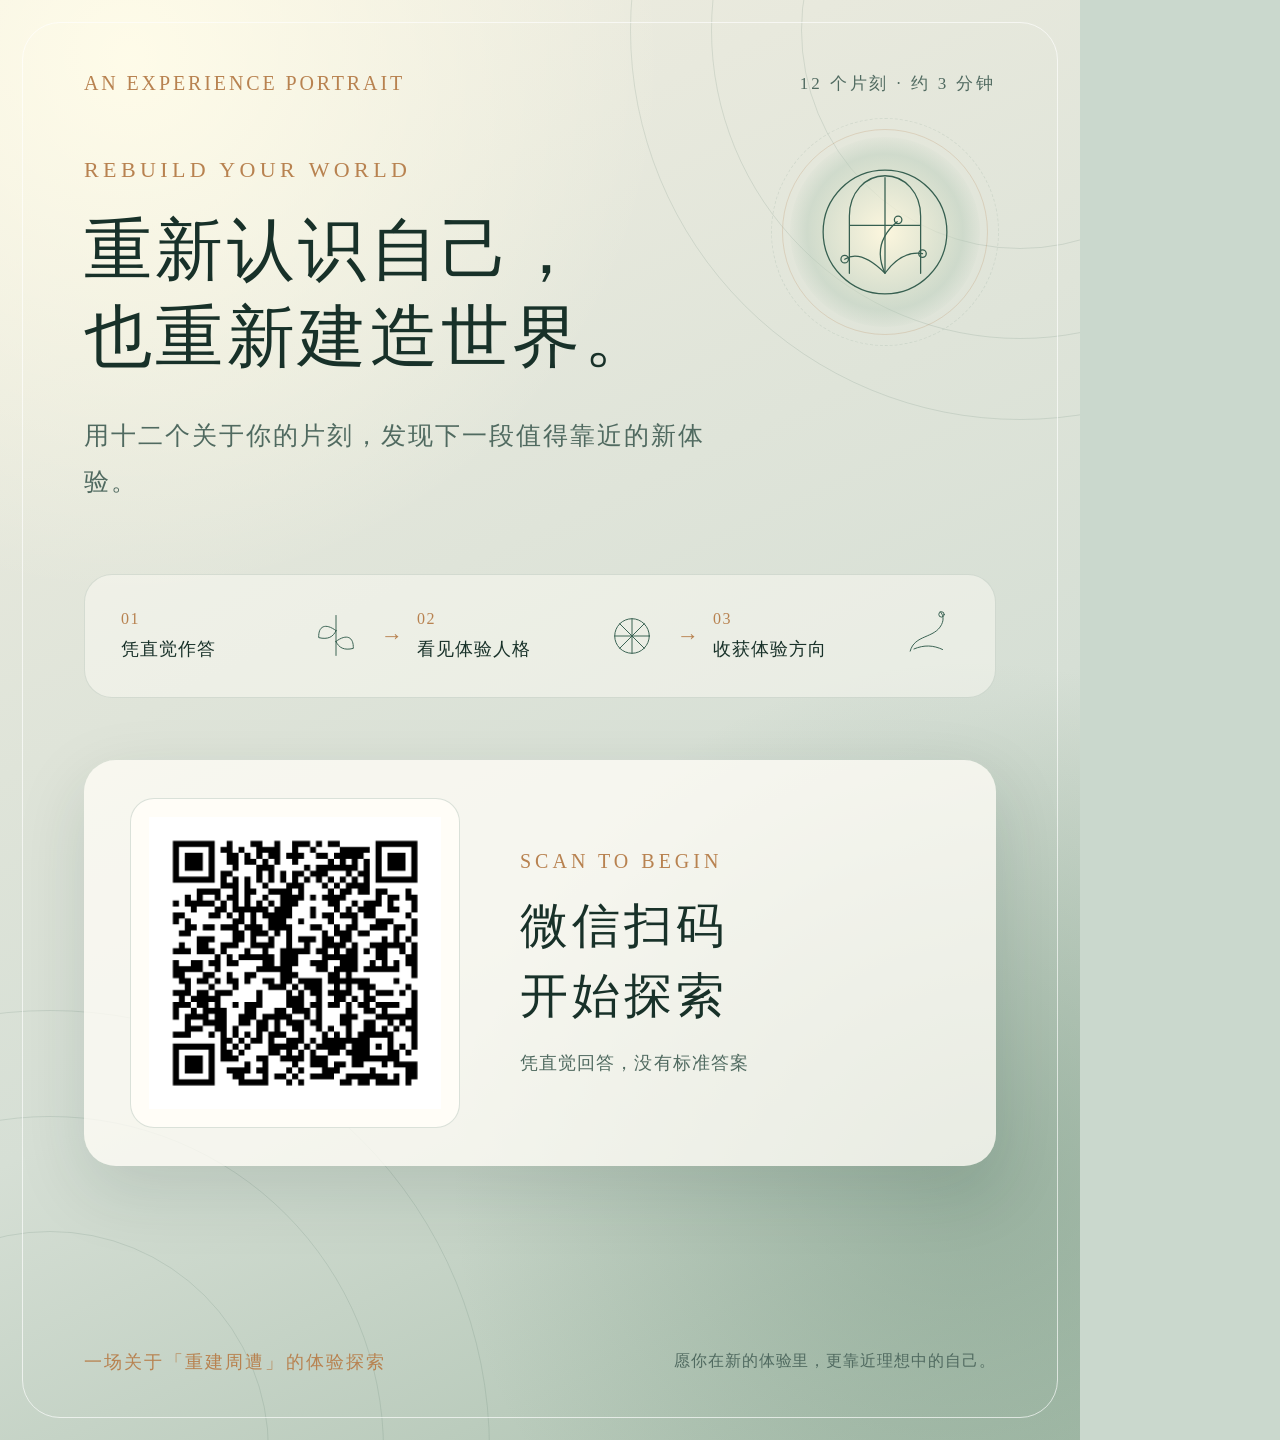
==== share-poster.html @ 98df7fc6 "Add QR share poster" ====
<!doctype html>
<html lang="zh-CN">
  <head>
    <meta charset="UTF-8" />
    <meta name="viewport" content="width=device-width, initial-scale=1.0" />
    <title>重建周遭｜分享海报</title>
    <link rel="stylesheet" href="./share-poster.css" />
  </head>
  <body>
    <main class="poster">
      <div class="rings rings-top" aria-hidden="true"></div>
      <div class="rings rings-bottom" aria-hidden="true"></div>

      <header class="poster-header">
        <p>AN EXPERIENCE PORTRAIT</p>
        <span>12 个片刻 · 约 3 分钟</span>
      </header>

      <section class="poster-title">
        <div class="window-mark" aria-hidden="true">
          <svg viewBox="0 0 160 160">
            <circle cx="80" cy="80" r="66"/>
            <path d="M42 124V63c0-25 17-43 38-43s38 18 38 43v61M80 22v102M42 73h76"/>
            <path d="M80 124c-10-22-5-40 13-55M80 124c13-18 26-23 40-21M80 124c-18-18-32-22-43-15"/>
            <circle cx="94" cy="67" r="4"/><circle cx="120" cy="103" r="4"/><circle cx="37" cy="109" r="4"/>
          </svg>
        </div>
        <p class="kicker">REBUILD YOUR WORLD</p>
        <h1>重新认识自己，<br />也重新建造世界。</h1>
        <p class="intro">用十二个关于你的片刻，发现下一段值得靠近的新体验。</p>
      </section>

      <section class="journey" aria-label="测试流程">
        <article>
          <span>01</span>
          <svg viewBox="0 0 100 100"><path d="M50 12v74M50 40C30 25 17 32 18 53c17 4 27-1 32-13Zm0 20c20-15 33-8 32 13-17 4-27-1-32-13Z"/></svg>
          <strong>凭直觉作答</strong>
        </article>
        <i aria-hidden="true">→</i>
        <article>
          <span>02</span>
          <svg viewBox="0 0 100 100"><circle cx="50" cy="50" r="32"/><path d="M50 18v64M18 50h64M27 27l46 46M73 27 27 73"/></svg>
          <strong>看见体验人格</strong>
        </article>
        <i aria-hidden="true">→</i>
        <article>
          <span>03</span>
          <svg viewBox="0 0 100 100"><path d="M17 78c8-31 45-23 58-49 5-10 3-18-2-24M24 74c19-8 36-7 53 1"/><circle cx="75" cy="10" r="5"/></svg>
          <strong>收获体验方向</strong>
        </article>
      </section>

      <section class="scan">
        <div class="qr-frame">
          <img src="./assets/share/birthday-experience-qr.png" alt="进入体验测试的二维码" />
        </div>
        <div class="scan-copy">
          <p>SCAN TO BEGIN</p>
          <h2>微信扫码<br />开始探索</h2>
          <span>凭直觉回答，没有标准答案</span>
        </div>
      </section>

      <footer>
        <p>一场关于「重建周遭」的体验探索</p>
        <span>愿你在新的体验里，更靠近理想中的自己。</span>
      </footer>
    </main>
  </body>
</html>
---- share-poster.css ----
:root {
  --ink: #183129;
  --soft: #506a60;
  --gold: #b88250;
  --leaf: #365f50;
  --paper: #f4efe2;
}

* {
  box-sizing: border-box;
}

html,
body {
  width: 1080px;
  min-height: 1440px;
  margin: 0;
}

body {
  color: var(--ink);
  font-family: "Songti SC", "STSong", "Noto Serif CJK SC", serif;
  background: #cad8cd;
}

.poster {
  position: relative;
  display: flex;
  flex-direction: column;
  width: 1080px;
  min-height: 1440px;
  overflow: hidden;
  padding: 72px 84px 66px;
  background:
    radial-gradient(circle at 12% 4%, rgba(255, 252, 233, 0.96), transparent 32%),
    radial-gradient(circle at 90% 82%, rgba(103, 138, 116, 0.4), transparent 34%),
    linear-gradient(155deg, #f1eee1 0%, #d6dfd5 60%, #aac0ae 100%);
}

.poster::after {
  position: absolute;
  inset: 22px;
  border: 1px solid rgba(255, 255, 255, 0.65);
  border-radius: 38px;
  content: "";
  pointer-events: none;
}

.rings {
  position: absolute;
  border: 1px solid rgba(54, 95, 80, 0.13);
  border-radius: 50%;
}

.rings::before,
.rings::after {
  position: absolute;
  border: inherit;
  border-radius: inherit;
  content: "";
}

.rings-top {
  top: -360px;
  right: -330px;
  width: 780px;
  height: 780px;
}

.rings-top::before {
  inset: 80px;
}

.rings-top::after {
  inset: 170px;
}

.rings-bottom {
  bottom: -450px;
  left: -390px;
  width: 880px;
  height: 880px;
}

.rings-bottom::before {
  inset: 105px;
}

.rings-bottom::after {
  inset: 220px;
}

.poster-header,
.poster-title,
.journey,
.scan,
footer {
  position: relative;
  z-index: 1;
}

.poster-header {
  display: flex;
  align-items: center;
  justify-content: space-between;
  font-family: Georgia, serif;
  letter-spacing: 0.18em;
}

.poster-header p {
  margin: 0;
  color: var(--gold);
  font-size: 20px;
}

.poster-header span {
  color: var(--soft);
  font-size: 17px;
}

.poster-title {
  margin-top: 62px;
}

.window-mark {
  position: absolute;
  top: -20px;
  right: 16px;
  display: grid;
  width: 190px;
  height: 190px;
  place-items: center;
  border-radius: 50%;
  background: radial-gradient(circle, rgba(255, 248, 222, 0.9), rgba(180, 202, 183, 0.42) 58%, transparent 73%);
}

.window-mark::before,
.window-mark::after {
  position: absolute;
  width: 204px;
  height: 204px;
  border: 1px solid rgba(184, 130, 80, 0.22);
  border-radius: 50%;
  content: "";
}

.window-mark::after {
  width: 226px;
  height: 226px;
  border-color: rgba(54, 95, 80, 0.1);
  border-style: dashed;
}

.window-mark svg {
  width: 150px;
  fill: none;
  stroke: var(--leaf);
  stroke-linecap: round;
  stroke-linejoin: round;
  stroke-width: 1.35;
}

.kicker {
  margin: 0 0 24px;
  color: var(--gold);
  font-family: Georgia, serif;
  font-size: 22px;
  letter-spacing: 0.2em;
}

h1 {
  max-width: 720px;
  margin: 0;
  font-size: 68px;
  font-weight: 500;
  letter-spacing: 0.05em;
  line-height: 1.28;
}

.intro {
  max-width: 650px;
  margin: 32px 0 0;
  color: var(--soft);
  font-size: 25px;
  letter-spacing: 0.08em;
  line-height: 1.85;
}

.journey {
  display: grid;
  grid-template-columns: 1fr 26px 1fr 26px 1fr;
  gap: 12px;
  align-items: center;
  margin-top: 68px;
  padding: 34px 36px;
  border: 1px solid rgba(54, 95, 80, 0.14);
  border-radius: 28px;
  background: rgba(255, 253, 247, 0.45);
}

.journey article {
  display: grid;
  grid-template-columns: auto 58px;
  gap: 7px 12px;
  align-items: center;
}

.journey span {
  color: var(--gold);
  font-family: Georgia, serif;
  font-size: 16px;
  letter-spacing: 0.1em;
}

.journey svg {
  grid-row: span 2;
  width: 54px;
  fill: none;
  stroke: var(--leaf);
  stroke-linecap: round;
  stroke-linejoin: round;
  stroke-width: 1.8;
}

.journey strong {
  font-size: 18px;
  font-weight: 500;
  letter-spacing: 0.06em;
}

.journey i {
  color: var(--gold);
  font-family: Georgia, serif;
  font-size: 22px;
  font-style: normal;
  text-align: center;
}

.scan {
  display: grid;
  grid-template-columns: 330px 1fr;
  gap: 60px;
  align-items: center;
  margin-top: 62px;
  padding: 38px 46px;
  border-radius: 32px;
  background: rgba(255, 253, 247, 0.78);
  box-shadow: 0 24px 70px rgba(18, 43, 35, 0.13);
}

.qr-frame {
  display: grid;
  width: 330px;
  height: 330px;
  place-items: center;
  border: 1px solid rgba(54, 95, 80, 0.18);
  border-radius: 24px;
  background: #fffdf7;
}

.qr-frame img {
  width: 292px;
  height: 292px;
}

.scan-copy p {
  margin: 0 0 18px;
  color: var(--gold);
  font-family: Georgia, serif;
  font-size: 20px;
  letter-spacing: 0.2em;
}

.scan-copy h2 {
  margin: 0;
  font-size: 48px;
  font-weight: 500;
  letter-spacing: 0.08em;
  line-height: 1.45;
}

.scan-copy span {
  display: block;
  margin-top: 20px;
  color: var(--soft);
  font-size: 18px;
  letter-spacing: 0.06em;
}

footer {
  display: flex;
  align-items: end;
  justify-content: space-between;
  margin-top: auto;
  padding-top: 52px;
}

footer p,
footer span {
  margin: 0;
}

footer p {
  color: var(--gold);
  font-size: 18px;
  letter-spacing: 0.12em;
}

footer span {
  max-width: 410px;
  color: var(--soft);
  font-size: 16px;
  letter-spacing: 0.06em;
  line-height: 1.7;
  text-align: right;
}
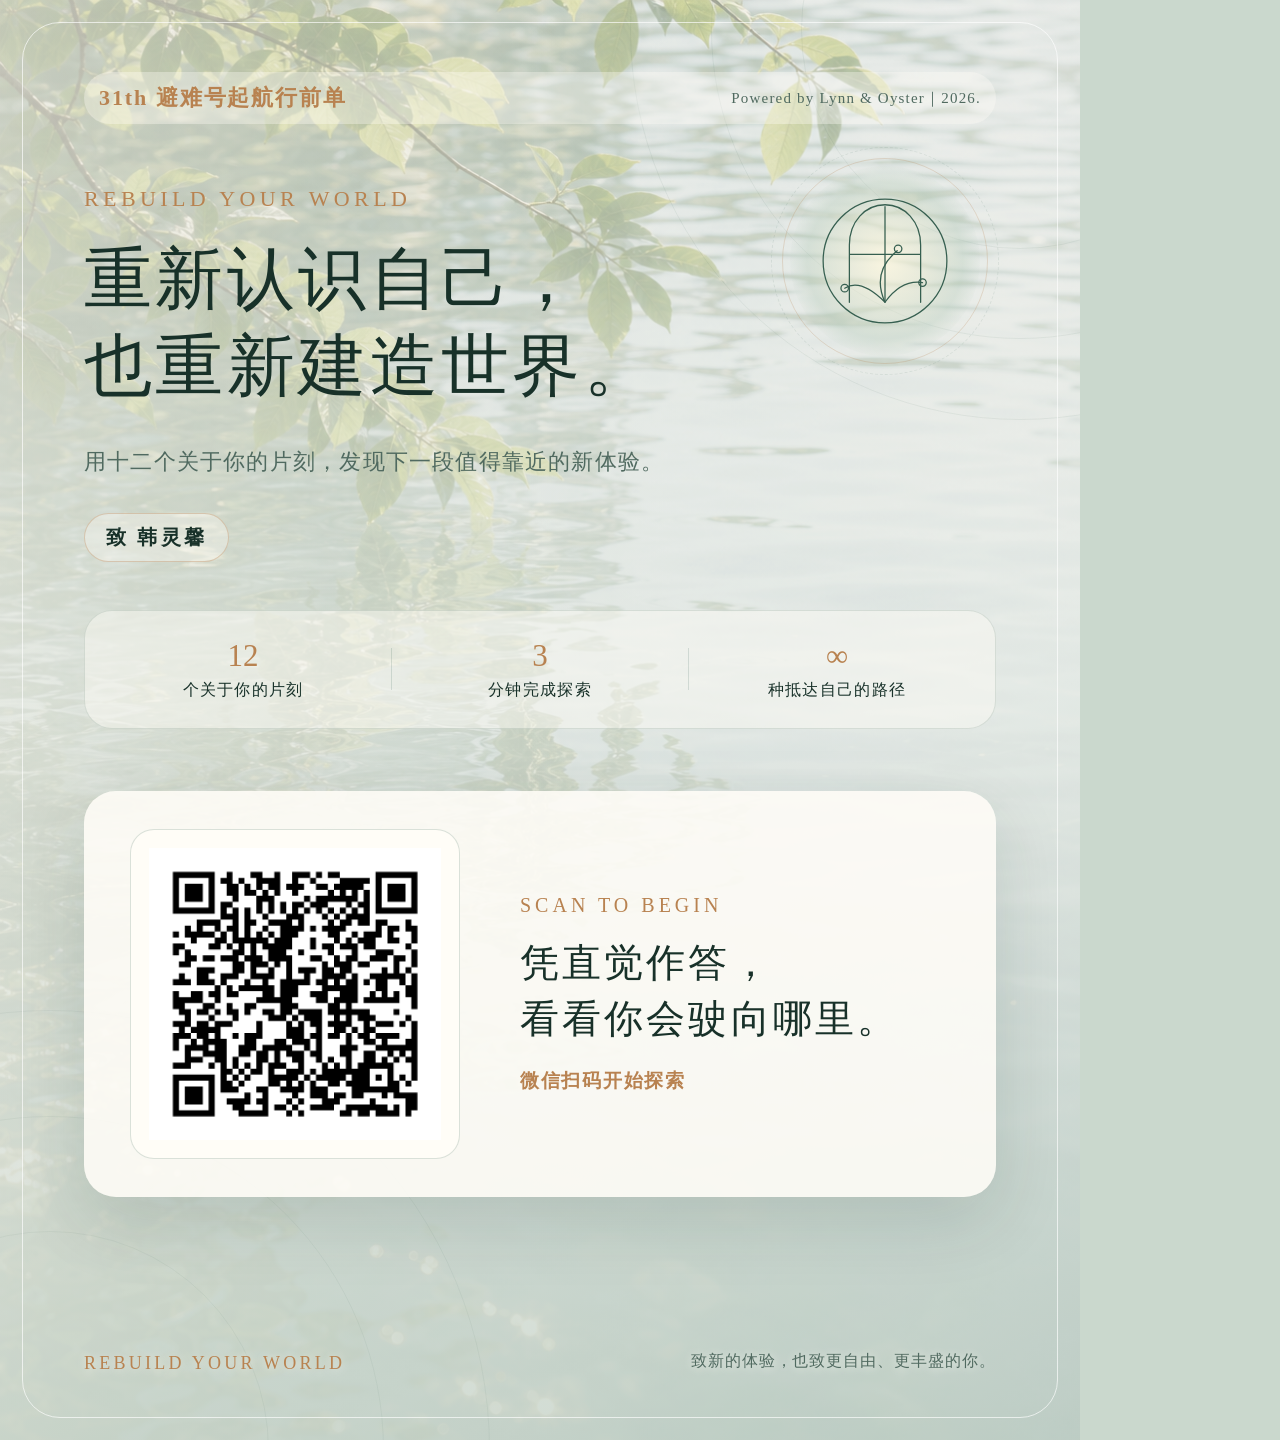
==== commit 47c4781d: "Personalize QR voyage poster" ====
--- a/share-poster.html
+++ b/share-poster.html
@@ -12,8 +12,8 @@
       <div class="rings rings-bottom" aria-hidden="true"></div>
 
       <header class="poster-header">
-        <p>AN EXPERIENCE PORTRAIT</p>
-        <span>12 个片刻 · 约 3 分钟</span>
+        <p>31th 避难号起航行前单</p>
+        <span>Powered by Lynn &amp; Oyster｜2026.</span>
       </header>
 
       <section class="poster-title">
@@ -28,26 +28,15 @@
         <p class="kicker">REBUILD YOUR WORLD</p>
         <h1>重新认识自己，<br />也重新建造世界。</h1>
         <p class="intro">用十二个关于你的片刻，发现下一段值得靠近的新体验。</p>
+        <p class="recipient">致 韩灵馨</p>
       </section>
 
-      <section class="journey" aria-label="测试流程">
-        <article>
-          <span>01</span>
-          <svg viewBox="0 0 100 100"><path d="M50 12v74M50 40C30 25 17 32 18 53c17 4 27-1 32-13Zm0 20c20-15 33-8 32 13-17 4-27-1-32-13Z"/></svg>
-          <strong>凭直觉作答</strong>
-        </article>
-        <i aria-hidden="true">→</i>
-        <article>
-          <span>02</span>
-          <svg viewBox="0 0 100 100"><circle cx="50" cy="50" r="32"/><path d="M50 18v64M18 50h64M27 27l46 46M73 27 27 73"/></svg>
-          <strong>看见体验人格</strong>
-        </article>
-        <i aria-hidden="true">→</i>
-        <article>
-          <span>03</span>
-          <svg viewBox="0 0 100 100"><path d="M17 78c8-31 45-23 58-49 5-10 3-18-2-24M24 74c19-8 36-7 53 1"/><circle cx="75" cy="10" r="5"/></svg>
-          <strong>收获体验方向</strong>
-        </article>
+      <section class="journey" aria-label="测试信息">
+        <p><strong>12</strong><span>个关于你的片刻</span></p>
+        <i aria-hidden="true"></i>
+        <p><strong>3</strong><span>分钟完成探索</span></p>
+        <i aria-hidden="true"></i>
+        <p><strong>∞</strong><span>种抵达自己的路径</span></p>
       </section>
 
       <section class="scan">
@@ -56,14 +45,14 @@
         </div>
         <div class="scan-copy">
           <p>SCAN TO BEGIN</p>
-          <h2>微信扫码<br />开始探索</h2>
-          <span>凭直觉回答，没有标准答案</span>
+          <h2>凭直觉作答，<br />看看你会驶向哪里。</h2>
+          <span>微信扫码开始探索</span>
         </div>
       </section>
 
       <footer>
-        <p>一场关于「重建周遭」的体验探索</p>
-        <span>愿你在新的体验里，更靠近理想中的自己。</span>
+        <p>REBUILD YOUR WORLD</p>
+        <span>致新的体验，也致更自由、更丰盛的你。</span>
       </footer>
     </main>
   </body>
--- a/share-poster.css
+++ b/share-poster.css
@@ -32,9 +32,19 @@
   overflow: hidden;
   padding: 72px 84px 66px;
   background:
-    radial-gradient(circle at 12% 4%, rgba(255, 252, 233, 0.96), transparent 32%),
-    radial-gradient(circle at 90% 82%, rgba(103, 138, 116, 0.4), transparent 34%),
     linear-gradient(155deg, #f1eee1 0%, #d6dfd5 60%, #aac0ae 100%);
+}
+
+.poster::before {
+  position: absolute;
+  inset: 0;
+  background:
+    linear-gradient(180deg, rgba(244, 239, 226, 0.32) 0%, rgba(238, 242, 232, 0.58) 49%, rgba(205, 220, 208, 0.74) 100%),
+    linear-gradient(90deg, rgba(244, 239, 226, 0.5), transparent 64%),
+    url("./assets/share/water-reflection-background.png") center / cover no-repeat;
+  content: "";
+  opacity: 0.74;
+  filter: saturate(0.72);
 }
 
 .poster::after {
@@ -65,6 +75,7 @@
   right: -330px;
   width: 780px;
   height: 780px;
+  opacity: 0.55;
 }
 
 .rings-top::before {
@@ -80,6 +91,7 @@
   left: -390px;
   width: 880px;
   height: 880px;
+  opacity: 0.45;
 }
 
 .rings-bottom::before {
@@ -103,19 +115,24 @@
   display: flex;
   align-items: center;
   justify-content: space-between;
-  font-family: Georgia, serif;
-  letter-spacing: 0.18em;
+  padding: 11px 15px;
+  border-radius: 999px;
+  background: rgba(255, 253, 247, 0.34);
+  letter-spacing: 0.12em;
 }
 
 .poster-header p {
   margin: 0;
   color: var(--gold);
-  font-size: 20px;
+  font-size: 22px;
+  font-weight: 600;
 }
 
 .poster-header span {
   color: var(--soft);
-  font-size: 17px;
+  font-family: Georgia, serif;
+  font-size: 15px;
+  letter-spacing: 0.08em;
 }
 
 .poster-title {
@@ -131,7 +148,7 @@
   height: 190px;
   place-items: center;
   border-radius: 50%;
-  background: radial-gradient(circle, rgba(255, 248, 222, 0.9), rgba(180, 202, 183, 0.42) 58%, transparent 73%);
+  background: radial-gradient(circle, rgba(255, 248, 222, 0.76), rgba(180, 202, 183, 0.36) 58%, transparent 73%);
 }
 
 .window-mark::before,
@@ -178,62 +195,65 @@
 }
 
 .intro {
-  max-width: 650px;
+  width: 100%;
+  max-width: none;
   margin: 32px 0 0;
   color: var(--soft);
-  font-size: 25px;
-  letter-spacing: 0.08em;
+  font-size: 22px;
+  letter-spacing: 0.055em;
   line-height: 1.85;
+  white-space: nowrap;
+}
+
+.recipient {
+  display: inline-block;
+  margin: 30px 0 0;
+  padding: 10px 21px;
+  border: 1px solid rgba(184, 130, 80, 0.34);
+  border-radius: 999px;
+  color: var(--ink);
+  background: rgba(255, 253, 247, 0.35);
+  font-size: 20px;
+  font-weight: 600;
+  letter-spacing: 0.16em;
 }
 
 .journey {
   display: grid;
-  grid-template-columns: 1fr 26px 1fr 26px 1fr;
-  gap: 12px;
+  grid-template-columns: 1fr 1px 1fr 1px 1fr;
+  gap: 24px;
   align-items: center;
-  margin-top: 68px;
-  padding: 34px 36px;
+  margin-top: 48px;
+  padding: 27px 34px;
   border: 1px solid rgba(54, 95, 80, 0.14);
   border-radius: 28px;
   background: rgba(255, 253, 247, 0.45);
 }
 
-.journey article {
-  display: grid;
-  grid-template-columns: auto 58px;
-  gap: 7px 12px;
-  align-items: center;
+.journey p {
+  display: grid;
+  gap: 6px;
+  margin: 0;
+  text-align: center;
+}
+
+.journey i {
+  width: 1px;
+  height: 42px;
+  background: rgba(54, 95, 80, 0.16);
+}
+
+.journey strong {
+  color: var(--gold);
+  font-family: Georgia, serif;
+  font-size: 31px;
+  font-weight: 400;
 }
 
 .journey span {
-  color: var(--gold);
-  font-family: Georgia, serif;
+  color: var(--ink);
   font-size: 16px;
-  letter-spacing: 0.1em;
-}
-
-.journey svg {
-  grid-row: span 2;
-  width: 54px;
-  fill: none;
-  stroke: var(--leaf);
-  stroke-linecap: round;
-  stroke-linejoin: round;
-  stroke-width: 1.8;
-}
-
-.journey strong {
-  font-size: 18px;
-  font-weight: 500;
-  letter-spacing: 0.06em;
-}
-
-.journey i {
-  color: var(--gold);
-  font-family: Georgia, serif;
-  font-size: 22px;
-  font-style: normal;
-  text-align: center;
+  letter-spacing: 0.08em;
 }
 
 .scan {
@@ -244,7 +264,7 @@
   margin-top: 62px;
   padding: 38px 46px;
   border-radius: 32px;
-  background: rgba(255, 253, 247, 0.78);
+  background: rgba(255, 253, 247, 0.88);
   box-shadow: 0 24px 70px rgba(18, 43, 35, 0.13);
 }
 
@@ -273,7 +293,7 @@
 
 .scan-copy h2 {
   margin: 0;
-  font-size: 48px;
+  font-size: 39px;
   font-weight: 500;
   letter-spacing: 0.08em;
   line-height: 1.45;
@@ -282,9 +302,10 @@
 .scan-copy span {
   display: block;
   margin-top: 20px;
-  color: var(--soft);
-  font-size: 18px;
-  letter-spacing: 0.06em;
+  color: var(--gold);
+  font-size: 19px;
+  font-weight: 600;
+  letter-spacing: 0.09em;
 }
 
 footer {
@@ -293,6 +314,7 @@
   justify-content: space-between;
   margin-top: auto;
   padding-top: 52px;
+  text-shadow: 0 1px 10px rgba(255, 253, 247, 0.75);
 }
 
 footer p,
@@ -302,8 +324,9 @@
 
 footer p {
   color: var(--gold);
+  font-family: Georgia, serif;
   font-size: 18px;
-  letter-spacing: 0.12em;
+  letter-spacing: 0.18em;
 }
 
 footer span {
